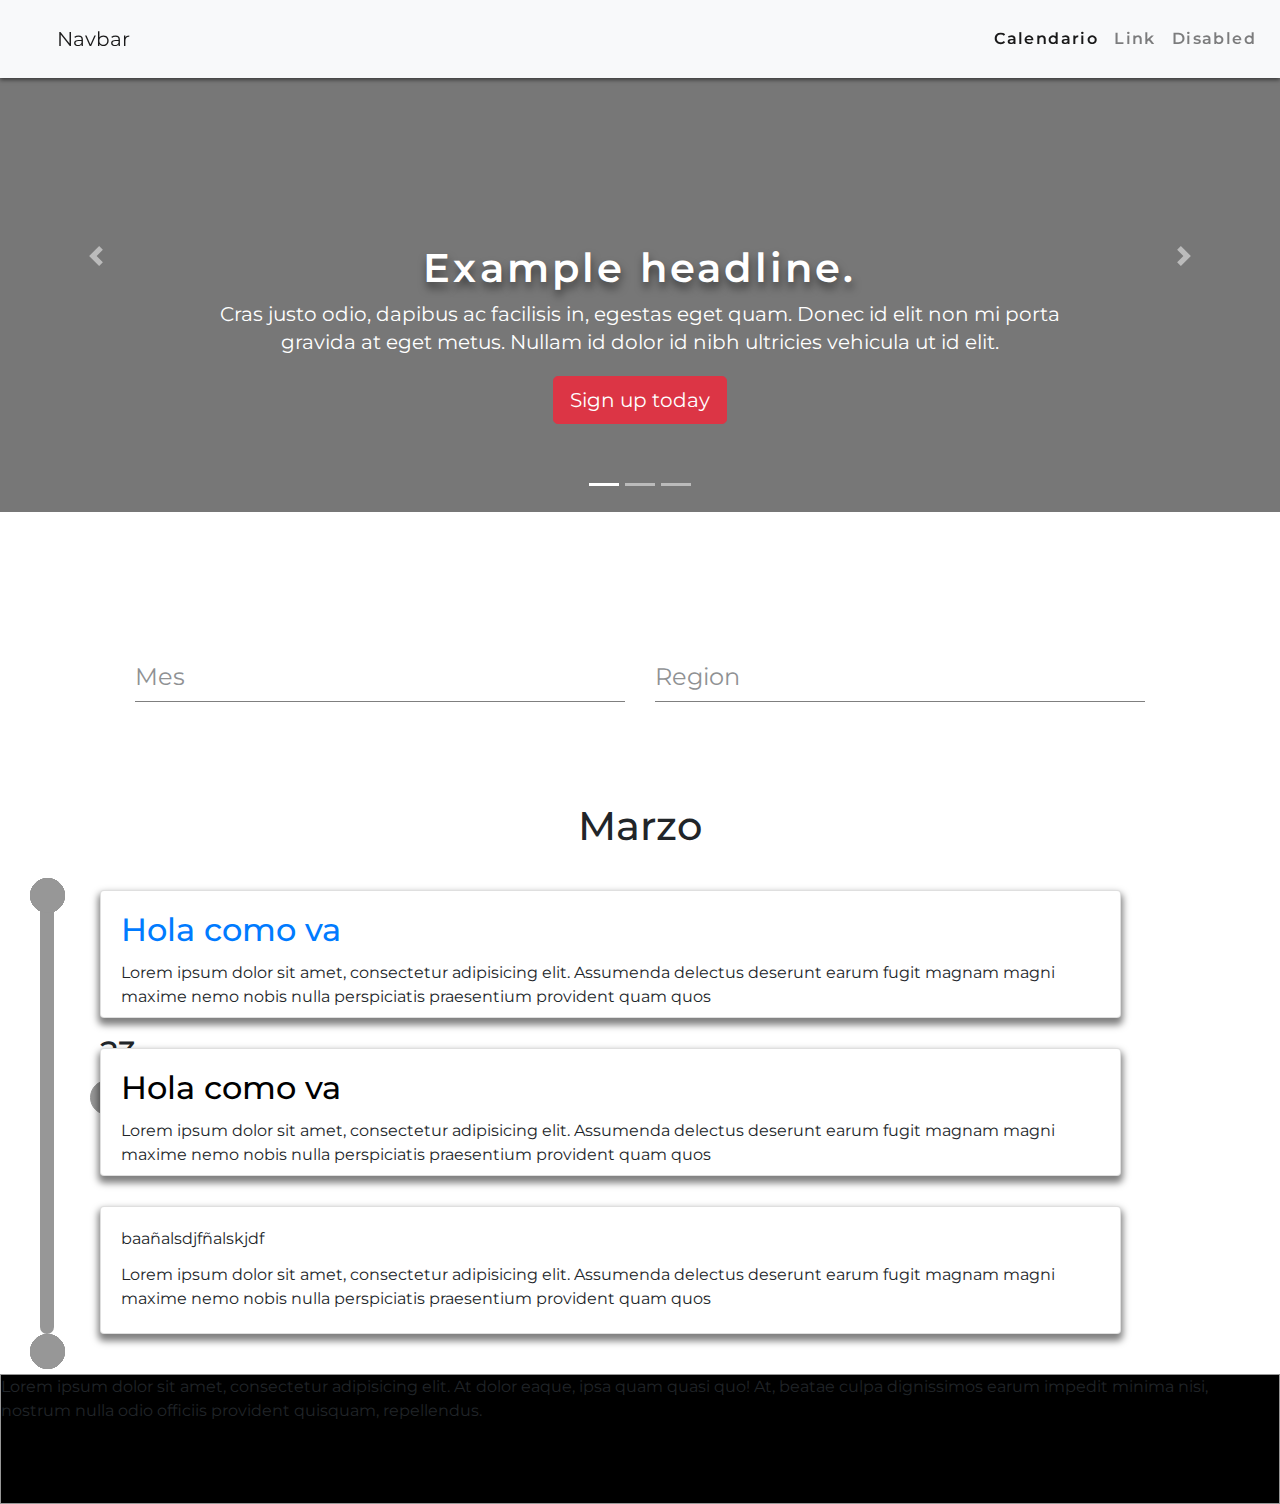
==== index.html @ 5627f446 "cambio a montserrat" ====
<!DOCTYPE html>
<html lang="en">
<head>
    <meta charset="UTF-8">
    <title>Evento Marcial</title>
    <link rel="stylesheet" href="css/bootstrap.min.css">
    <link rel="stylesheet" href="style.css">
    <link href="https://maxcdn.bootstrapcdn.com/font-awesome/4.7.0/css/font-awesome.min.css" rel="stylesheet" integrity="sha384-wvfXpqpZZVQGK6TAh5PVlGOfQNHSoD2xbE+QkPxCAFlNEevoEH3Sl0sibVcOQVnN" crossorigin="anonymous">
    <link href="https://fonts.googleapis.com/css?family=Montserrat" rel="stylesheet">
</head>
<body>
<div class="container">
<nav class="navbar navbar-expand-lg navbar-light fixed-top bg-light">
    <a class="navbar-brand" href="#">Navbar</a>
    <button class="navbar-toggler" type="button" data-toggle="collapse" data-target="#navbarSupportedContent" aria-controls="navbarSupportedContent" aria-expanded="false" aria-label="Toggle navigation">
        <span class="navbar-toggler-icon"></span>
    </button>

    <div class="collapse navbar-collapse" id="navbarSupportedContent">

        <ul class="navbar-nav ml-auto">

            <li class="nav-item active">
                <a class="nav-link" href="#">Calendario <span class="sr-only">(current)</span></a>
            </li>
            <li class="nav-item">
                <a class="nav-link" href="#">Link</a>
            </li>

            <li class="nav-item">
                <a class="nav-link" href="#">Disabled</a>
            </li>
        </ul>

    </div>
</nav>
</div>
<div id="myCarousel" class="carousel slide" data-ride="carousel">
    <ol class="carousel-indicators">
        <li data-target="#myCarousel" data-slide-to="0" class="active"></li>
        <li data-target="#myCarousel" data-slide-to="1"></li>
        <li data-target="#myCarousel" data-slide-to="2"></li>
    </ol>
    <div class="carousel-inner">
        <div class="carousel-item active">
            <img class="first-slide" src="[data-uri]" alt="First slide">
            <div class="container">
                <div class="carousel-caption">
                    <h1>Example headline.</h1>
                    <p>Cras justo odio, dapibus ac facilisis in, egestas eget quam. Donec id elit non mi porta gravida at eget metus. Nullam id dolor id nibh ultricies vehicula ut id elit.</p>
                    <p><a class="btn btn-lg btn-danger" href="#" role="button">Sign up today</a></p>
                </div>
            </div>
        </div>
        <div class="carousel-item">
            <img class="second-slide" src="[data-uri]" alt="Second slide">
            <div class="container">
                <div class="carousel-caption">
                    <h1>Another example headline.</h1>
                    <p>Cras justo odio, dapibus ac facilisis in, egestas eget quam. Donec id elit non mi porta gravida at eget metus. Nullam id dolor id nibh ultricies vehicula ut id elit.</p>
                    <p><a class="btn btn-lg btn-danger" href="#" role="button">Learn more</a></p>
                </div>
            </div>
        </div>
        <div class="carousel-item">
            <img class="third-slide" src="[data-uri]" alt="Third slide">
            <div class="container">
                <div class="carousel-caption">
                    <h1>One more for good measure.</h1>
                    <p>Cras justo odio, dapibus ac facilisis in, egestas eget quam. Donec id elit non mi porta gravida at eget metus. Nullam id dolor id nibh ultricies vehicula ut id elit.</p>
                    <p><a class="btn btn-lg btn-danger" href="#" role="button">Browse gallery</a></p>
                </div>
            </div>
        </div>
    </div>
    <a class="carousel-control-prev" href="#myCarousel" role="button" data-slide="prev">
        <span class="carousel-control-prev-icon" aria-hidden="true"></span>
        <span class="sr-only">Previous</span>
    </a>
    <a class="carousel-control-next" href="#myCarousel" role="button" data-slide="next">
        <span class="carousel-control-next-icon" aria-hidden="true"></span>
        <span class="sr-only">Next</span>
    </a>
</div>

<!--- Forms --->
<div class="container-fluid">
    <div class="container">
        <div class="formBox">
            <form>
                <div class="row">
                    <div class="col-sm-6">
                        <div class="inputBox ">
                            <div class="inputText">Mes</div>
                            <input type="text" name="" class="input">

                        </div>
                    </div>

                    <div class="col-sm-6">
                        <div class="inputBox">
                            <div class="inputText">Region</div>
                            <input type="text" name="" class="input">
                        </div>
                    </div>
                </div>
            </form>
        </div>
    </div>
</div>
<!---- Final Form --->
<!--- timeline --->
<div class="text-center">
    <h1>Marzo</h1>
</div>
<div class="container-timeline">
    <ul>
        <li>
            <span style="left: -10px"></span>
            <div class="card mb-3">

             <div class="card-body">
                 <div class="title card-title"><a href=""><h2>Hola como va </h2></a></div>
                <div class="info">Lorem ipsum dolor sit amet, consectetur adipisicing elit. Assumenda delectus deserunt earum fugit magnam magni maxime nemo nobis nulla perspiciatis praesentium provident quam quos</div>
                <div class="type"></div>
             </div>
            </div>
            <div class="time">
            <span ><h2>23</h2></span>
            </div>

        </li>
        <li>
            <span></span>
            <div class="card mb-3">
                <div class="card-body">
                    <div class="title card-title"><a href="" style="color: #000;"><h2 >Hola como va </h2></a></div>
                    <div class="info">Lorem ipsum dolor sit amet, consectetur adipisicing elit. Assumenda delectus deserunt earum fugit magnam magni maxime nemo nobis nulla perspiciatis praesentium provident quam quos</div>
                    <div class="type"></div>
                </div>
            </div>
            <span class="time"></span>
        </li>
        <li>
            <span></span>
            <div class="card mb-3">
                <div class="card-body">
                    <div class="title card-title">baañalsdjfñalskjdf</div>
                    <div class="info">Lorem ipsum dolor sit amet, consectetur adipisicing elit. Assumenda delectus deserunt earum fugit magnam magni maxime nemo nobis nulla perspiciatis praesentium provident quam quos</div>
                    <div class="type"></div>
                </div>
            </div>
            <span class="time"></span>
        </li>

    </ul>
</div>

<footer class="footer">
    Lorem ipsum dolor sit amet, consectetur adipisicing elit. At dolor eaque, ipsa quam quasi quo! At, beatae culpa dignissimos earum impedit minima nisi, nostrum nulla odio officiis provident quisquam, repellendus.
</footer>


<script src="https://code.jquery.com/jquery-3.2.1.slim.min.js" integrity="sha384-KJ3o2DKtIkvYIK3UENzmM7KCkRr/rE9/Qpg6aAZGJwFDMVNA/GpGFF93hXpG5KkN" crossorigin="anonymous"></script>
<script src="https://cdnjs.cloudflare.com/ajax/libs/popper.js/1.12.9/umd/popper.min.js" integrity="sha384-ApNbgh9B+Y1QKtv3Rn7W3mgPxhU9K/ScQsAP7hUibX39j7fakFPskvXusvfa0b4Q" crossorigin="anonymous"></script>
<script src="https://maxcdn.bootstrapcdn.com/bootstrap/4.0.0-beta.3/js/bootstrap.min.js" integrity="sha384-a5N7Y/aK3qNeh15eJKGWxsqtnX/wWdSZSKp+81YjTmS15nvnvxKHuzaWwXHDli+4" crossorigin="anonymous"></script>
<script type="text/javascript">
    $(".input").focus(function() {
        $(this).parent().addClass("focus");
    })
</script>
</body>
</html>
---- style.css ----
@import "carousel.css";
@import "timeline.css";

body {
    font-family: Montserrat;
}
.navbar{
    height: 78px;
    background-color: #ffffff;
    box-shadow: 0 2px 4px 0 rgba(0, 0, 0, 0.5);


}
.navbar li {
    font-family: Montserrat;
    font-size: 16px;
    font-weight: 600;
    letter-spacing: 1.4px;
    text-align: center;
}
a.navbar-brand{
    padding-left: 41px;
}

li.navbar-item{
    padding-right: 41px;
}

/* Forms */

.formBox{
    margin-top: 90px;
    padding: 50px;
}
.formBox  h1{
    margin: 0;
    padding: 0;
    text-align: center;
    margin-bottom: 50px;
    text-transform: uppercase;
    font-size: 48px;
}
.inputBox{
    position: relative;
    box-sizing: border-box;
    margin-bottom: 50px;
}
.inputBox .inputText{
    position: absolute;
    font-size: 24px;
    line-height: 50px;
    transition: .5s;
    opacity: .5;
}
.inputBox .input{
    position: relative;
    width: 100%;
    height: 50px;
    background: transparent;
    border: none;
    outline: none;
    font-size: 24px;
    border-bottom: 1px solid rgba(0,0,0,.5);

}
.focus .inputText{
    transform: translateY(-30px);
    font-size: 18px;
    opacity: 1;
    color: #000000;

}
textarea{
    height: 100px !important;
}


footer {
    height: 130px;
    width: 100%;
    background-color: black;
    border: solid 1px #979797;
}
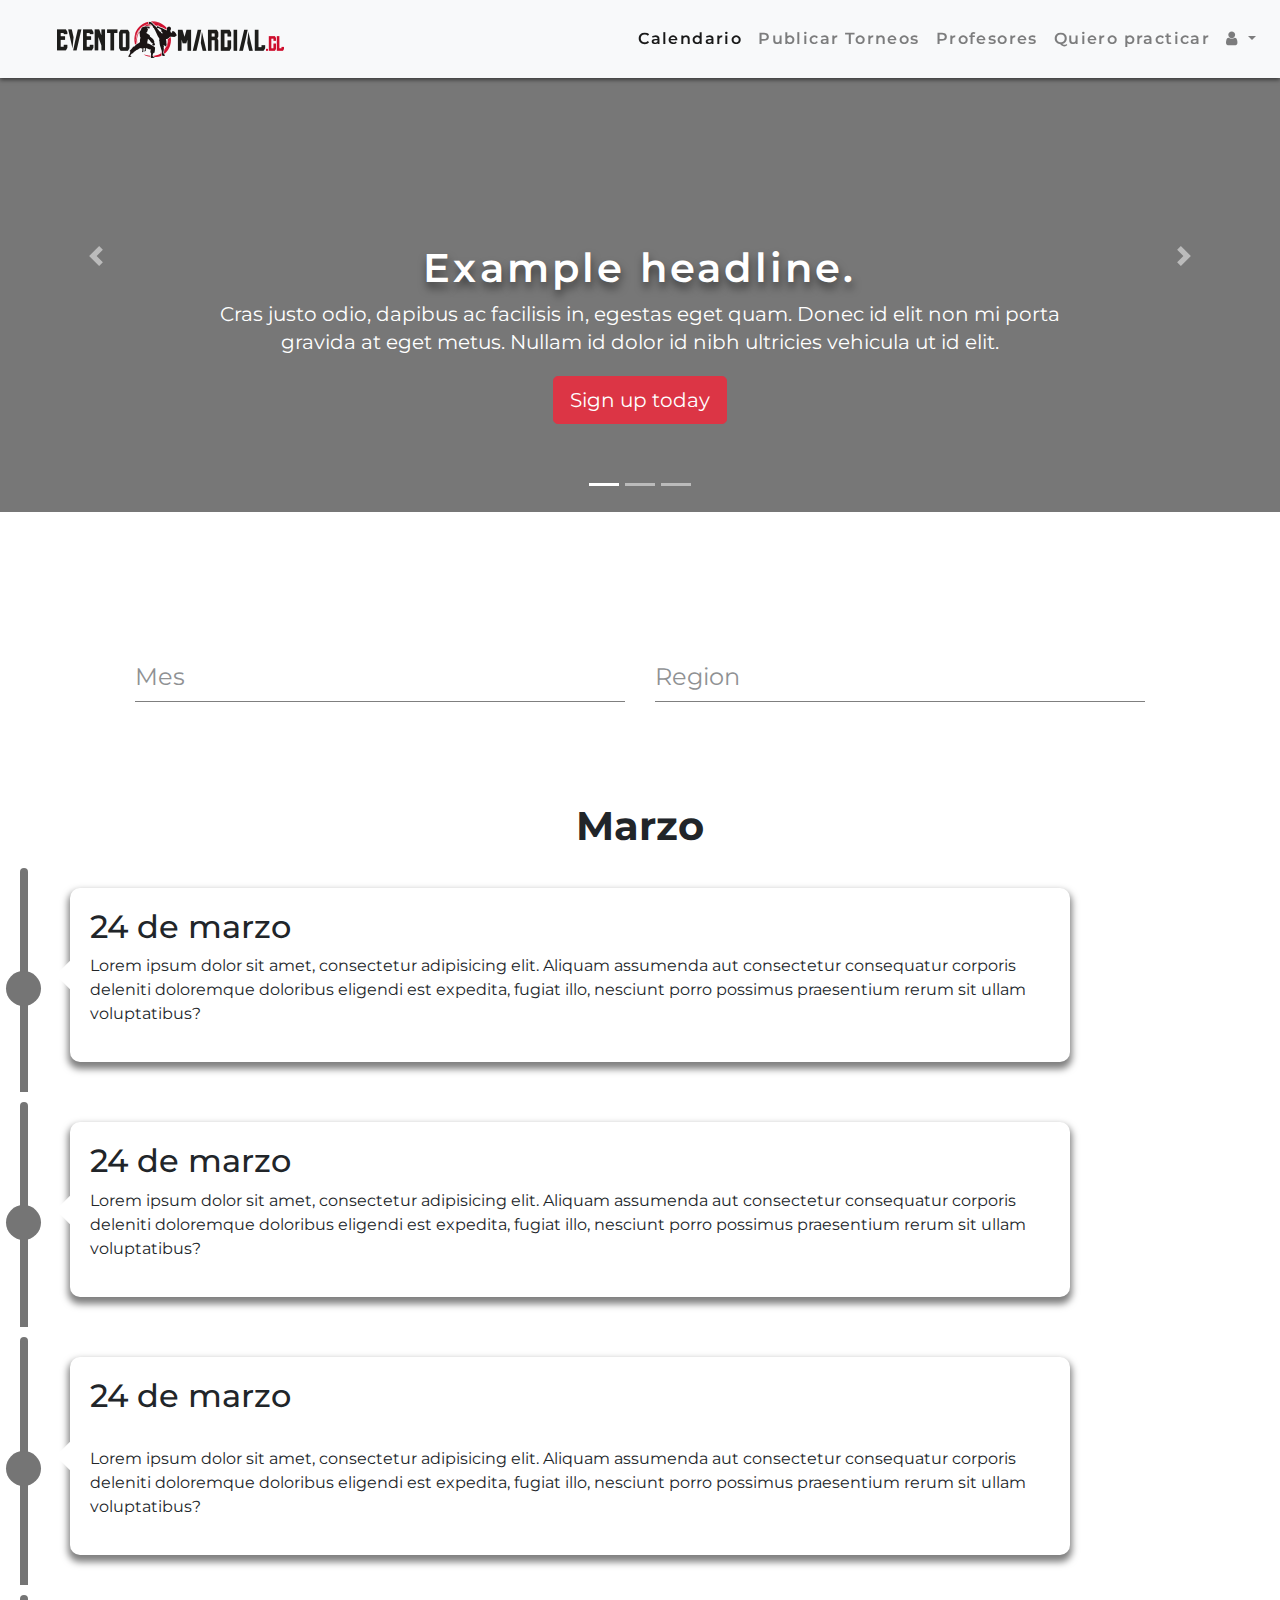
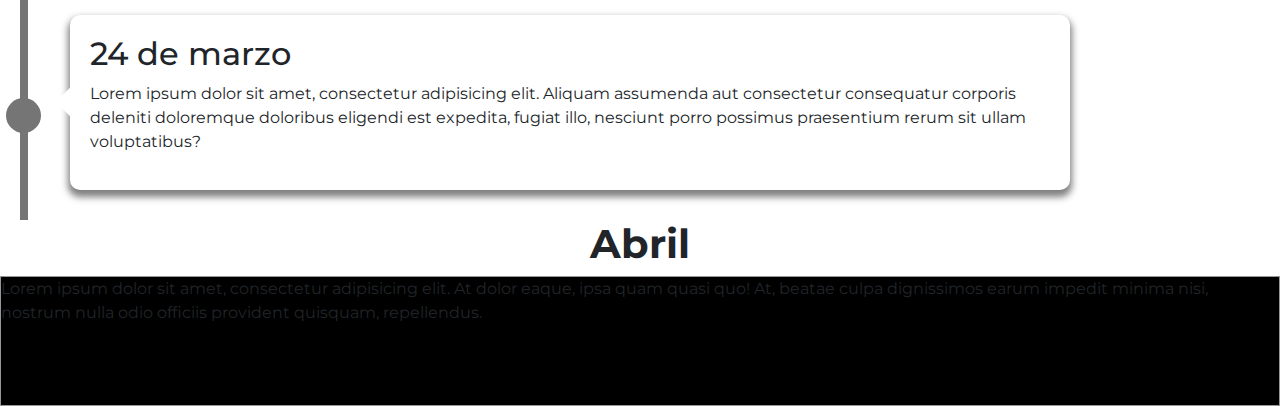
==== commit 1956b122: "agregado el Sign in de profesores en el Navbar" ====
--- a/index.html
+++ b/index.html
@@ -11,7 +11,7 @@
 <body>
 <div class="container">
 <nav class="navbar navbar-expand-lg navbar-light fixed-top bg-light">
-    <a class="navbar-brand" href="#">Navbar</a>
+    <a class="navbar-brand" href="#"><img src="img/LogoNavbar.png" alt=""></a>
     <button class="navbar-toggler" type="button" data-toggle="collapse" data-target="#navbarSupportedContent" aria-controls="navbarSupportedContent" aria-expanded="false" aria-label="Toggle navigation">
         <span class="navbar-toggler-icon"></span>
     </button>
@@ -24,11 +24,33 @@
                 <a class="nav-link" href="#">Calendario <span class="sr-only">(current)</span></a>
             </li>
             <li class="nav-item">
-                <a class="nav-link" href="#">Link</a>
+                <a class="nav-link" href="#">Publicar Torneos</a>
             </li>
 
             <li class="nav-item">
-                <a class="nav-link" href="#">Disabled</a>
+                <a class="nav-link" href="#">Profesores</a>
+            </li>
+
+            <li class="nav-item">
+                <a class="nav-link" href="#">Quiero practicar</a>
+            </li>
+            <li class="nav-item dropdown">
+                <a class="nav-link dropdown-toggle" href="#" id="navbarDropdown" role="button" data-toggle="dropdown" aria-haspopup="true" aria-expanded="false">
+                   <i class="fa fa-user" aria-hidden="true"></i>
+                </a>
+                <div class="dropdown-menu dropdown-menu-right" aria-labelledby="navbarDropdown">
+                    <form style="margin: 30px;">
+                        <h6 class="text-center" style="font-weight: 900">Perfil del profesor</h6>
+                        <div id="form-control-sign-in" class="form-group">
+                            <input type="email" class="form-control" id="exampleInputEmail1" aria-describedby="emailHelp" placeholder="tu Correo">
+                        </div>
+                        <div class="form-group">
+                            <input type="password" class="form-control" id="exampleInputPassword1" placeholder="Tu Contraseña">
+                        </div>
+                        <button type="submit" id="button-form-dropdown" class="btn btn-danger">Submit</button>
+                        <p><a href="">has olviado tu contraseña</a></p>
+                    </form>
+                </div>
             </li>
         </ul>
 
@@ -91,7 +113,7 @@
                 <div class="row">
                     <div class="col-sm-6">
                         <div class="inputBox ">
-                            <div class="inputText">Mes</div>
+                            <div class="inputText">Mes </div>
                             <input type="text" name="" class="input">
 
                         </div>
@@ -110,52 +132,40 @@
 </div>
 <!---- Final Form --->
 <!--- timeline --->
-<div class="text-center">
-    <h1>Marzo</h1>
+<div class="text-center"><h1>Marzo</h1></div>
+<div class="timeline-container">
+    <div class="content">
+
+        <h2>24 de marzo</h2>
+        <p>Lorem ipsum dolor sit amet, consectetur adipisicing elit. Aliquam assumenda aut consectetur consequatur corporis deleniti doloremque doloribus eligendi est expedita, fugiat illo, nesciunt porro possimus praesentium rerum sit ullam voluptatibus?</p>
+    </div>
 </div>
-<div class="container-timeline">
-    <ul>
-        <li>
-            <span style="left: -10px"></span>
-            <div class="card mb-3">
+<div class="timeline-container">
+<div class="content">
 
-             <div class="card-body">
-                 <div class="title card-title"><a href=""><h2>Hola como va </h2></a></div>
-                <div class="info">Lorem ipsum dolor sit amet, consectetur adipisicing elit. Assumenda delectus deserunt earum fugit magnam magni maxime nemo nobis nulla perspiciatis praesentium provident quam quos</div>
-                <div class="type"></div>
-             </div>
-            </div>
-            <div class="time">
-            <span ><h2>23</h2></span>
-            </div>
+    <h2>24 de marzo</h2>
+    <p>Lorem ipsum dolor sit amet, consectetur adipisicing elit. Aliquam assumenda aut consectetur consequatur corporis deleniti doloremque doloribus eligendi est expedita, fugiat illo, nesciunt porro possimus praesentium rerum sit ullam voluptatibus?</p>
+</div>
+</div>
+<div class="timeline-container">
+    <div class="content">
 
-        </li>
-        <li>
-            <span></span>
-            <div class="card mb-3">
-                <div class="card-body">
-                    <div class="title card-title"><a href="" style="color: #000;"><h2 >Hola como va </h2></a></div>
-                    <div class="info">Lorem ipsum dolor sit amet, consectetur adipisicing elit. Assumenda delectus deserunt earum fugit magnam magni maxime nemo nobis nulla perspiciatis praesentium provident quam quos</div>
-                    <div class="type"></div>
-                </div>
-            </div>
-            <span class="time"></span>
-        </li>
-        <li>
-            <span></span>
-            <div class="card mb-3">
-                <div class="card-body">
-                    <div class="title card-title">baañalsdjfñalskjdf</div>
-                    <div class="info">Lorem ipsum dolor sit amet, consectetur adipisicing elit. Assumenda delectus deserunt earum fugit magnam magni maxime nemo nobis nulla perspiciatis praesentium provident quam quos</div>
-                    <div class="type"></div>
-                </div>
-            </div>
-            <span class="time"></span>
-        </li>
+        <h2>24 de marzo</h2>
+        <div class="image-content"><img src="http://lorempixel.com/400/200/" alt=""></div>
+        <p>Lorem ipsum dolor sit amet, consectetur adipisicing elit. Aliquam assumenda aut consectetur consequatur corporis deleniti doloremque doloribus eligendi est expedita, fugiat illo, nesciunt porro possimus praesentium rerum sit ullam voluptatibus?</p>
+    </div>
+</div>
+<div class="timeline-container">
+    <div class="content">
 
-    </ul>
+        <h2>24 de marzo</h2>
+        <p>Lorem ipsum dolor sit amet, consectetur adipisicing elit. Aliquam assumenda aut consectetur consequatur corporis deleniti doloremque doloribus eligendi est expedita, fugiat illo, nesciunt porro possimus praesentium rerum sit ullam voluptatibus?</p>
+    </div>
 </div>
 
+<div class="text-center"><h1>Abril</h1></div>
+
+<!---footer -->
 <footer class="footer">
     Lorem ipsum dolor sit amet, consectetur adipisicing elit. At dolor eaque, ipsa quam quasi quo! At, beatae culpa dignissimos earum impedit minima nisi, nostrum nulla odio officiis provident quisquam, repellendus.
 </footer>
--- a/style.css
+++ b/style.css
@@ -3,6 +3,12 @@
 
 body {
     font-family: Montserrat;
+    margin: 0px;
+    padding: 0px;
+}
+
+h1 {
+    font-weight: bold;
 }
 .navbar{
     height: 78px;
@@ -10,6 +16,9 @@
     box-shadow: 0 2px 4px 0 rgba(0, 0, 0, 0.5);
 
 
+}
+.navbar-nav ul{
+    padding-left: 40px;
 }
 .navbar li {
     font-family: Montserrat;
@@ -24,7 +33,27 @@
 
 li.navbar-item{
     padding-right: 41px;
+    padding-left: 41px;
 }
+.li.navbar-item.dropdown.show{
+
+}
+ #form-navbar {
+     margin-top: auto;
+    padding: 15px;
+    padding-bottom: 10px;
+
+}
+#form-control-sign-in{
+    height: 32px;
+    padding-bottom: 10px;
+    border-radius: 8px;
+}
+ #button-form-dropdown {
+     margin-top: 10px;
+     width: 212px;
+     border-radius: 8px;
+ }
 
 /* Forms */
 
@@ -75,7 +104,7 @@
 }
 
 
-footer {
+footer  {
     height: 130px;
     width: 100%;
     background-color: black;
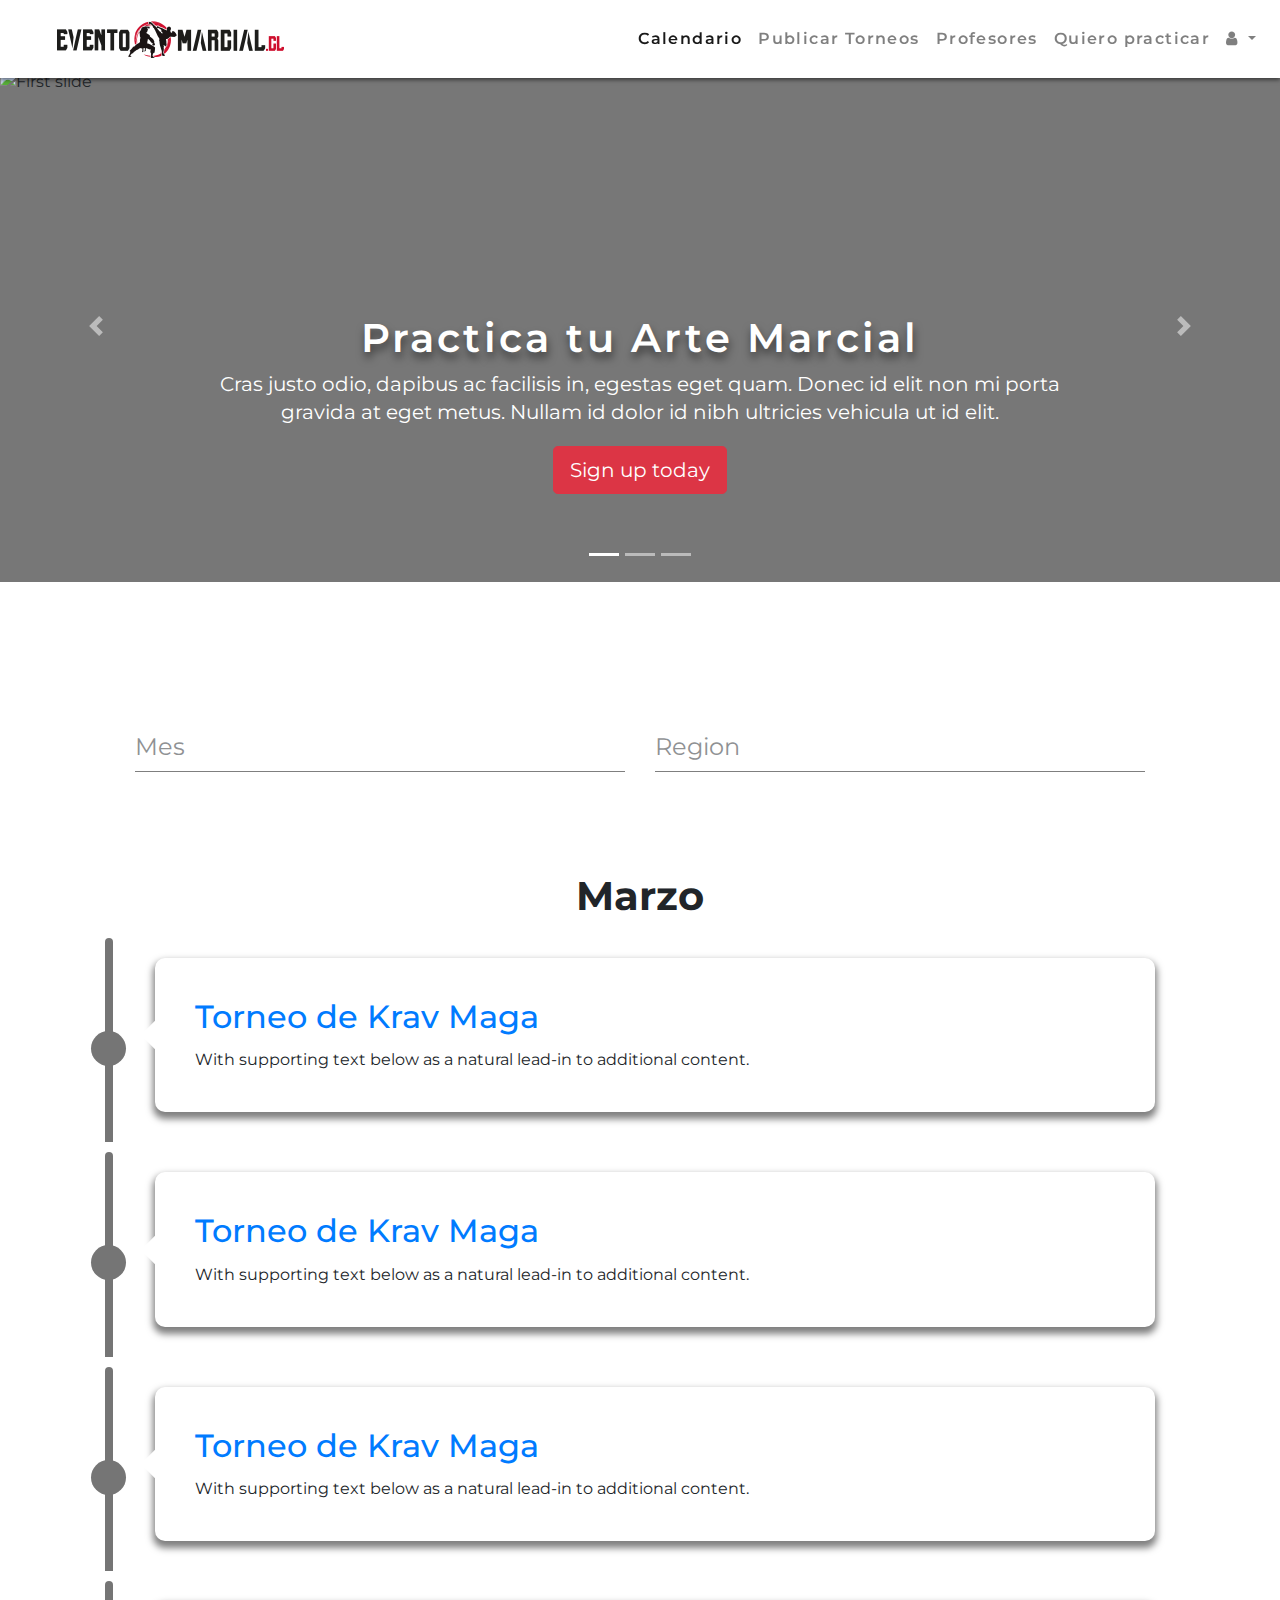
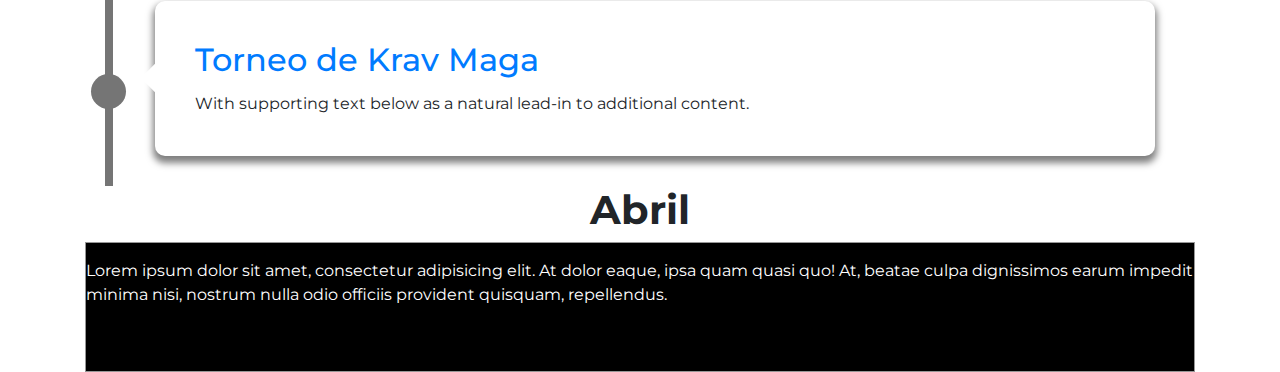
==== commit 4a98bf9f: "agregados los html de las otras paginas" ====
--- a/index.html
+++ b/index.html
@@ -3,6 +3,7 @@
 <head>
     <meta charset="UTF-8">
     <title>Evento Marcial</title>
+    <meta name="viewport" content="width=device-width, initial-scale=1.0">
     <link rel="stylesheet" href="css/bootstrap.min.css">
     <link rel="stylesheet" href="style.css">
     <link href="https://maxcdn.bootstrapcdn.com/font-awesome/4.7.0/css/font-awesome.min.css" rel="stylesheet" integrity="sha384-wvfXpqpZZVQGK6TAh5PVlGOfQNHSoD2xbE+QkPxCAFlNEevoEH3Sl0sibVcOQVnN" crossorigin="anonymous">
@@ -10,7 +11,7 @@
 </head>
 <body>
 <div class="container">
-<nav class="navbar navbar-expand-lg navbar-light fixed-top bg-light">
+<nav class="navbar navbar-expand-lg navbar-light fixed-top">
     <a class="navbar-brand" href="#"><img src="img/LogoNavbar.png" alt=""></a>
     <button class="navbar-toggler" type="button" data-toggle="collapse" data-target="#navbarSupportedContent" aria-controls="navbarSupportedContent" aria-expanded="false" aria-label="Toggle navigation">
         <span class="navbar-toggler-icon"></span>
@@ -24,15 +25,15 @@
                 <a class="nav-link" href="#">Calendario <span class="sr-only">(current)</span></a>
             </li>
             <li class="nav-item">
-                <a class="nav-link" href="#">Publicar Torneos</a>
+                <a class="nav-link" href="PublicatuTorneo.html">Publicar Torneos</a>
             </li>
 
             <li class="nav-item">
-                <a class="nav-link" href="#">Profesores</a>
+                <a class="nav-link" href="./ListaProfesores.html">Profesores</a>
             </li>
 
             <li class="nav-item">
-                <a class="nav-link" href="#">Quiero practicar</a>
+                <a class="nav-link" href="#" data-toggle="modal" data-target="#exampleModal" >Quiero practicar</a>
             </li>
             <li class="nav-item dropdown">
                 <a class="nav-link dropdown-toggle" href="#" id="navbarDropdown" role="button" data-toggle="dropdown" aria-haspopup="true" aria-expanded="false">
@@ -63,19 +64,23 @@
         <li data-target="#myCarousel" data-slide-to="1"></li>
         <li data-target="#myCarousel" data-slide-to="2"></li>
     </ol>
+
     <div class="carousel-inner">
+
         <div class="carousel-item active">
-            <img class="first-slide" src="[data-uri]" alt="First slide">
+            <div class="bg-overlay"></div>
+            <img class="first-slide" src="img/karate-2717178_1920.png" alt="First slide">
             <div class="container">
                 <div class="carousel-caption">
-                    <h1>Example headline.</h1>
+                    <h1>Practica tu Arte Marcial</h1>
                     <p>Cras justo odio, dapibus ac facilisis in, egestas eget quam. Donec id elit non mi porta gravida at eget metus. Nullam id dolor id nibh ultricies vehicula ut id elit.</p>
                     <p><a class="btn btn-lg btn-danger" href="#" role="button">Sign up today</a></p>
                 </div>
             </div>
         </div>
         <div class="carousel-item">
-            <img class="second-slide" src="[data-uri]" alt="Second slide">
+            <div class="bg-overlay"></div>
+            <img class="second-slide" src="img/karate-2717178_1920.png" alt="Second slide">
             <div class="container">
                 <div class="carousel-caption">
                     <h1>Another example headline.</h1>
@@ -85,7 +90,8 @@
             </div>
         </div>
         <div class="carousel-item">
-            <img class="third-slide" src="[data-uri]" alt="Third slide">
+            <div class="bg-overlay"></div>
+            <img class="third-slide" src="img/karate-2717178_1920.png" alt="Third slide">
             <div class="container">
                 <div class="carousel-caption">
                     <h1>One more for good measure.</h1>
@@ -105,7 +111,7 @@
     </a>
 </div>
 
-<!--- Forms --->
+<!--- Forms -->
 <div class="container-fluid">
     <div class="container">
         <div class="formBox">
@@ -122,7 +128,7 @@
                     <div class="col-sm-6">
                         <div class="inputBox">
                             <div class="inputText">Region</div>
-                            <input type="text" name="" class="input">
+                            <input type="text" name="" class="input" >
                         </div>
                     </div>
                 </div>
@@ -130,54 +136,190 @@
         </div>
     </div>
 </div>
-<!---- Final Form --->
-<!--- timeline --->
-<div class="text-center"><h1>Marzo</h1></div>
-<div class="timeline-container">
-    <div class="content">
-
-        <h2>24 de marzo</h2>
-        <p>Lorem ipsum dolor sit amet, consectetur adipisicing elit. Aliquam assumenda aut consectetur consequatur corporis deleniti doloremque doloribus eligendi est expedita, fugiat illo, nesciunt porro possimus praesentium rerum sit ullam voluptatibus?</p>
-    </div>
+<!--- Final Form -->
+<!--- timeline -->
+<div class="container">
+        <div class="text-center"><h1>Marzo</h1></div>
+        <div class="timeline-container container-fluid">
+
+            <div class="content">
+
+                <img class="col-lg-12 collapse multi-collapse" id="multiCollapseExample1" src="img/martial-arts-2481472_1920.png" alt="">
+
+                <div class="row">
+                    <div class="col-sm-8">
+                        <div class="card">
+                            <div class="card-body">
+                                <h2 class="card-title"><a href=""  data-toggle="collapse" data-target=".multi-collapse" aria-expanded="false" aria-controls="multiCollapseExample1 multiCollapseExample2">Torneo de Krav Maga</a></h2>
+
+                                <p class="card-text">With supporting text below as a natural lead-in to additional content.</p>
+                            </div>
+                        </div>
+                    </div>
+                    <div class="col-sm-4 collapse multi-collapse" id="multiCollapseExample2">
+                        <div class="card">
+                            <div class="card-body">
+                                <h2 class="card-title mq2">Ubicacion</h2>
+                                <p class="card-text">Ñuñoa</p>
+                                <p class="card-text">Santiago</p>
+                                <a href="#" class="btn  btn-lg btn-danger col-lg-12">Más Info</a>
+                            </div>
+                        </div>
+                    </div>
+
+                </div>
+            </div>
+        </div>
+    <div class="timeline-container container-fluid">
+
+        <div class="content">
+
+            <img class="col-lg-12 collapse multi-collapse" id="pico2" src="img/martial-arts-2481472_1920.png" alt="">
+
+            <div class="row">
+                <div class="col-sm-8">
+                    <div class="card">
+                        <div class="card-body">
+                            <h2 class="card-title"><a href=""  data-toggle="collapse" data-target="#pico1 #pico2" aria-expanded="false" aria-controls="multiCollapseExample3 multiCollapseExample4">Torneo de Krav Maga</a></h2>
+
+                            <p class="card-text">With supporting text below as a natural lead-in to additional content.</p>
+                        </div>
+                    </div>
+                </div>
+                <div class="col-sm-4 collapse multi-collapse" id="pico1">
+                    <div class="card">
+                        <div class="card-body">
+                            <h2 class="card-title">Ubicacion</h2>
+                            <p class="card-text">Ñuñoa</p>
+                            <p class="card-text">Santiago</p>
+                            <a href="#" class="btn  btn-lg btn-danger col-lg-12">Más Info</a>
+                        </div>
+                    </div>
+                </div>
+
+            </div>
+        </div>
+    </div>
+    <div class="timeline-container container-fluid">
+
+        <div class="content">
+
+            <img class="col-lg-12 collapse multi-collapse" id="multiCollapseExample5" src="img/martial-arts-2481472_1920.png" alt="">
+
+            <div class="row">
+                <div class="col-sm-8">
+                    <div class="card">
+                        <div class="card-body">
+                            <h2 class="card-title"><a href=""  data-toggle="collapse" data-target="#multiCollapseExample5 #mutiCollapseExample6" aria-expanded="false" aria-controls="multiCollapseExample5 multiCollapseExample6">Torneo de Krav Maga</a></h2>
+
+                            <p class="card-text">With supporting text below as a natural lead-in to additional content.</p>
+                        </div>
+                    </div>
+                </div>
+                <div class="col-sm-4 collapse multi-collapse" id="multiCollapseExample6">
+                    <div class="card">
+                        <div class="card-body">
+                            <h2 class="card-title">Ubicacion</h2>
+                            <p class="card-text">Ñuñoa</p>
+                            <p class="card-text">Santiago</p>
+                            <a href="#" class="btn  btn-lg btn-danger col-lg-12">Más Info</a>
+                        </div>
+                    </div>
+                </div>
+
+            </div>
+        </div>
+    </div>
+    <div class="timeline-container container-fluid">
+
+        <div class="content">
+
+            <img class="col-lg-12 collapse multi-collapse" id="multiCollapseExample1" src="img/martial-arts-2481472_1920.png" alt="">
+
+            <div class="row">
+                <div class="col-sm-8">
+                    <div class="card">
+                        <div class="card-body">
+                            <h2 class="card-title"><a href=""  data-toggle="collapse" data-target=".multi-collapse" aria-expanded="false" aria-controls="multiCollapseExample1 multiCollapseExample2">Torneo de Krav Maga</a></h2>
+
+                            <p class="card-text">With supporting text below as a natural lead-in to additional content.</p>
+                        </div>
+                    </div>
+                </div>
+                <div class="col-sm-4 collapse multi-collapse" id="multiCollapseExample2">
+                    <div class="card">
+                        <div class="card-body">
+                            <h2 class="card-title">Ubicacion</h2>
+                            <p class="card-text">Ñuñoa</p>
+                            <p class="card-text">Santiago</p>
+                            <a href="#" class="btn  btn-lg btn-danger col-lg-12">Más Info</a>
+                        </div>
+                    </div>
+                </div>
+
+            </div>
+        </div>
+    </div>
+
+
+
+
+
+
+   <div class="text-center"><h1>Abril</h1>
 </div>
-<div class="timeline-container">
-<div class="content">
-
-    <h2>24 de marzo</h2>
-    <p>Lorem ipsum dolor sit amet, consectetur adipisicing elit. Aliquam assumenda aut consectetur consequatur corporis deleniti doloremque doloribus eligendi est expedita, fugiat illo, nesciunt porro possimus praesentium rerum sit ullam voluptatibus?</p>
-</div>
-</div>
-<div class="timeline-container">
-    <div class="content">
-
-        <h2>24 de marzo</h2>
-        <div class="image-content"><img src="http://lorempixel.com/400/200/" alt=""></div>
-        <p>Lorem ipsum dolor sit amet, consectetur adipisicing elit. Aliquam assumenda aut consectetur consequatur corporis deleniti doloremque doloribus eligendi est expedita, fugiat illo, nesciunt porro possimus praesentium rerum sit ullam voluptatibus?</p>
-    </div>
-</div>
-<div class="timeline-container">
-    <div class="content">
-
-        <h2>24 de marzo</h2>
-        <p>Lorem ipsum dolor sit amet, consectetur adipisicing elit. Aliquam assumenda aut consectetur consequatur corporis deleniti doloremque doloribus eligendi est expedita, fugiat illo, nesciunt porro possimus praesentium rerum sit ullam voluptatibus?</p>
-    </div>
-</div>
-
-<div class="text-center"><h1>Abril</h1></div>
+    <!---modal -->
+    <div class="modal fade" id="exampleModal" tabindex="-1" role="dialog" aria-labelledby="exampleModalLabel" aria-hidden="true">
+        <div class="modal-dialog" role="document">
+            <div class="modal-content">
+                <div class="modal-header">
+                    <h4 class="modal-title sm-6 offset-5" id="exampleModalLabel">Profesores</h4>
+                    <button type="button" class="close" data-dismiss="modal" aria-label="Close">
+                        <span aria-hidden="true">&times;</span>
+                    </button>
+                </div>
+                <div class="modal-body">
+                <form class="">
+                    <div class="form-group sm-8 offset-4">
+                        <input type="email" class="form-input" placeholder="email">
+                    </div>
+                    <div class="form-group sm-8 offset-4">
+                        <input type="email sm-8 offset-4" class="form-input" placeholder="email">
+                    </div>
+                    <div class="form-group sm-8 offset-4">
+                        <input type="email" class="form-input" placeholder="email">
+                    </div>
+                    <div class="form-group sm-8 offset-4">
+                        <input type="email" class="form-input-lg" placeholder="email">
+                    </div>
+                    <div class="form-group sm-8 offset-4">
+                        <input type="email" class="form-input" placeholder="email">
+                    </div>
+                </form>
+                </div>
+                <div class="modal-footer">
+                    <button type="button" class="btn btn-secondary" data-dismiss="modal">Close</button>
+                    <button type="button" class="btn btn-danger">Save changes</button>
+                </div>
+            </div>
+        </div>
+    </div>
+    <!--- ModalEnd -->
 
 <!---footer -->
 <footer class="footer">
-    Lorem ipsum dolor sit amet, consectetur adipisicing elit. At dolor eaque, ipsa quam quasi quo! At, beatae culpa dignissimos earum impedit minima nisi, nostrum nulla odio officiis provident quisquam, repellendus.
+    <p></p>Lorem ipsum dolor sit amet, consectetur adipisicing elit. At dolor eaque, ipsa quam quasi quo! At, beatae culpa dignissimos earum impedit minima nisi, nostrum nulla odio officiis provident quisquam, repellendus.
 </footer>
 
 
-<script src="https://code.jquery.com/jquery-3.2.1.slim.min.js" integrity="sha384-KJ3o2DKtIkvYIK3UENzmM7KCkRr/rE9/Qpg6aAZGJwFDMVNA/GpGFF93hXpG5KkN" crossorigin="anonymous"></script>
-<script src="https://cdnjs.cloudflare.com/ajax/libs/popper.js/1.12.9/umd/popper.min.js" integrity="sha384-ApNbgh9B+Y1QKtv3Rn7W3mgPxhU9K/ScQsAP7hUibX39j7fakFPskvXusvfa0b4Q" crossorigin="anonymous"></script>
-<script src="https://maxcdn.bootstrapcdn.com/bootstrap/4.0.0-beta.3/js/bootstrap.min.js" integrity="sha384-a5N7Y/aK3qNeh15eJKGWxsqtnX/wWdSZSKp+81YjTmS15nvnvxKHuzaWwXHDli+4" crossorigin="anonymous"></script>
-<script type="text/javascript">
-    $(".input").focus(function() {
-        $(this).parent().addClass("focus");
-    })
-</script>
+    <script src="https://code.jquery.com/jquery-3.2.1.slim.min.js" integrity="sha384-KJ3o2DKtIkvYIK3UENzmM7KCkRr/rE9/Qpg6aAZGJwFDMVNA/GpGFF93hXpG5KkN" crossorigin="anonymous"></script>
+    <script src="https://cdnjs.cloudflare.com/ajax/libs/popper.js/1.12.9/umd/popper.min.js" integrity="sha384-ApNbgh9B+Y1QKtv3Rn7W3mgPxhU9K/ScQsAP7hUibX39j7fakFPskvXusvfa0b4Q" crossorigin="anonymous"></script>
+    <script src="https://maxcdn.bootstrapcdn.com/bootstrap/4.0.0-beta.3/js/bootstrap.min.js" integrity="sha384-a5N7Y/aK3qNeh15eJKGWxsqtnX/wWdSZSKp+81YjTmS15nvnvxKHuzaWwXHDli+4" crossorigin="anonymous"></script>
+    <script type="text/javascript">
+        $(".input").focus(function() {
+            $(this).parent().addClass("focus");
+        })
+    </script>
+    <script src="js/modal.js"></script>
 </body>
 </html>--- a/style.css
+++ b/style.css
@@ -1,10 +1,12 @@
 @import "carousel.css";
 @import "timeline.css";
+@import "MQ.css";
 
 body {
     font-family: Montserrat;
     margin: 0px;
     padding: 0px;
+    padding-top: 70px;
 }
 
 h1 {
@@ -27,6 +29,7 @@
     letter-spacing: 1.4px;
     text-align: center;
 }
+
 a.navbar-brand{
     padding-left: 41px;
 }
@@ -54,6 +57,7 @@
      width: 212px;
      border-radius: 8px;
  }
+
 
 /* Forms */
 
@@ -109,4 +113,9 @@
     width: 100%;
     background-color: black;
     border: solid 1px #979797;
+    color: white;
+}
+.card{
+    border: none;
+
 }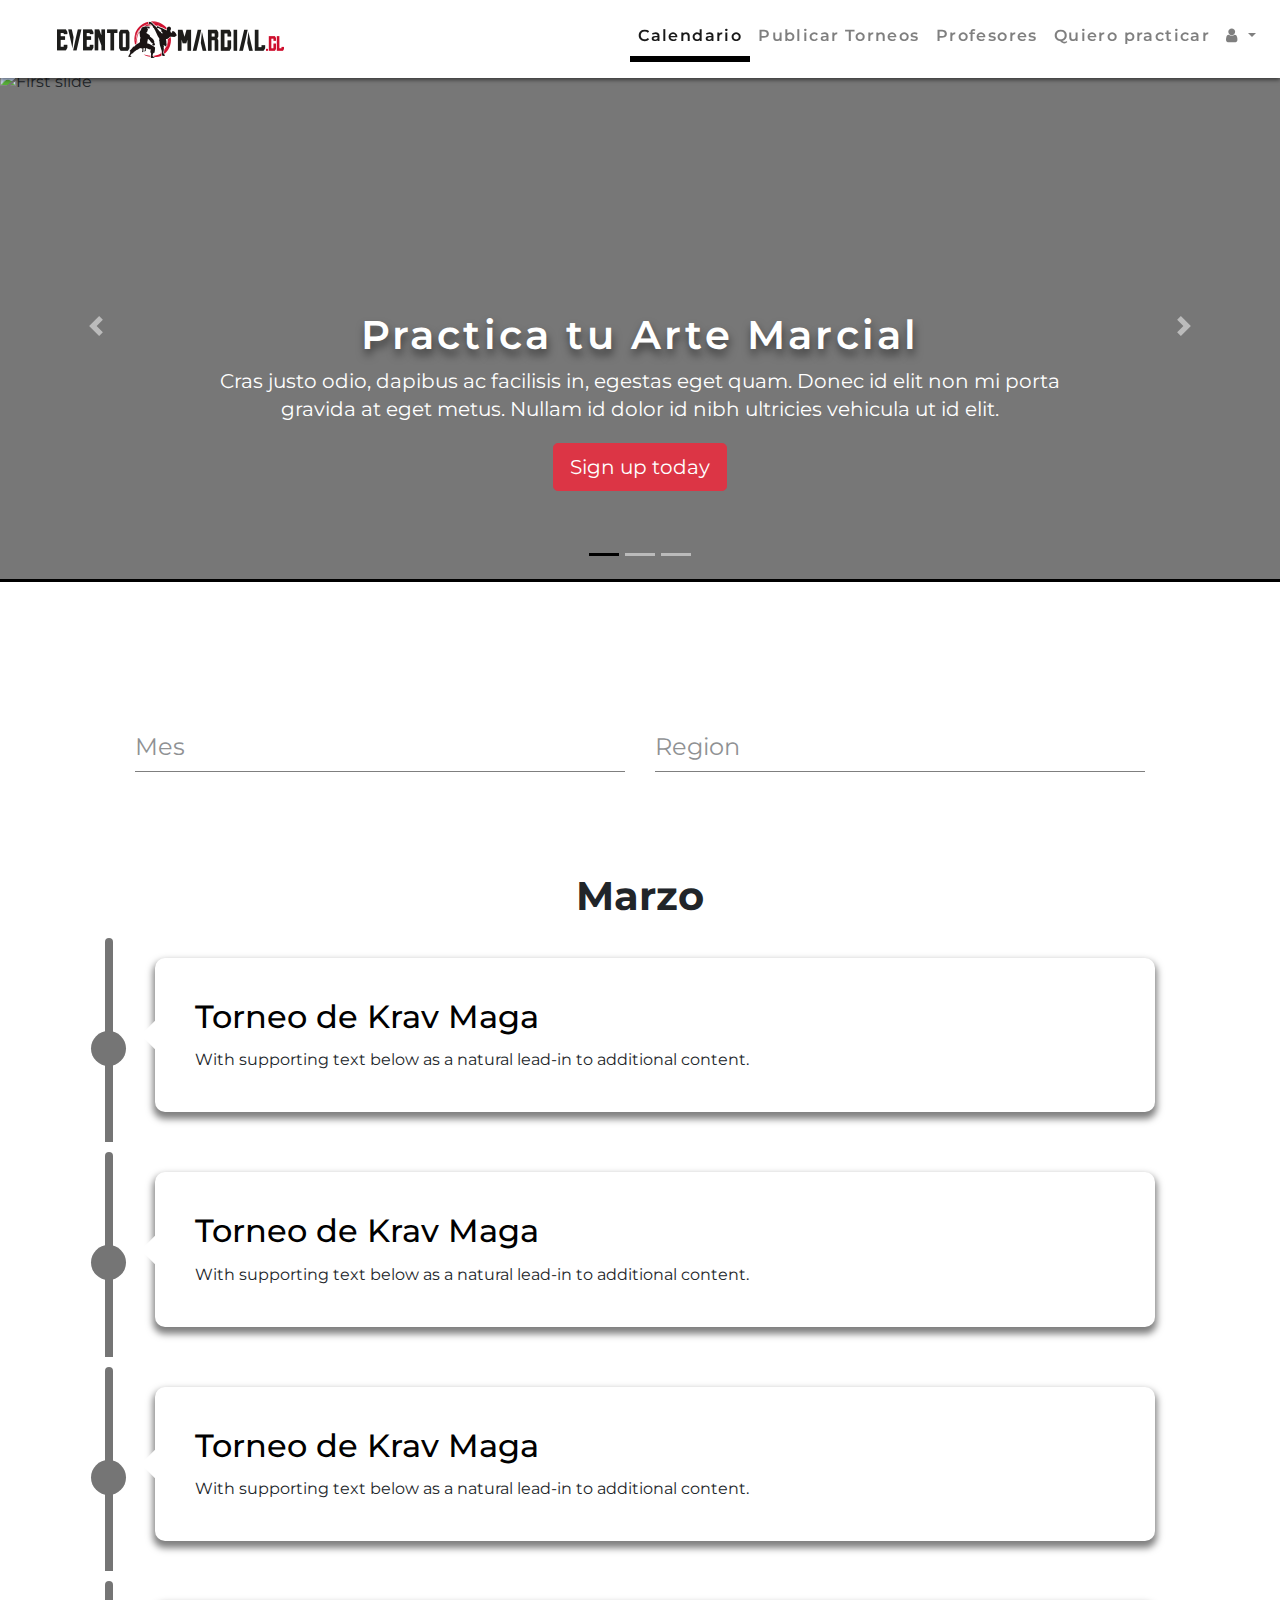
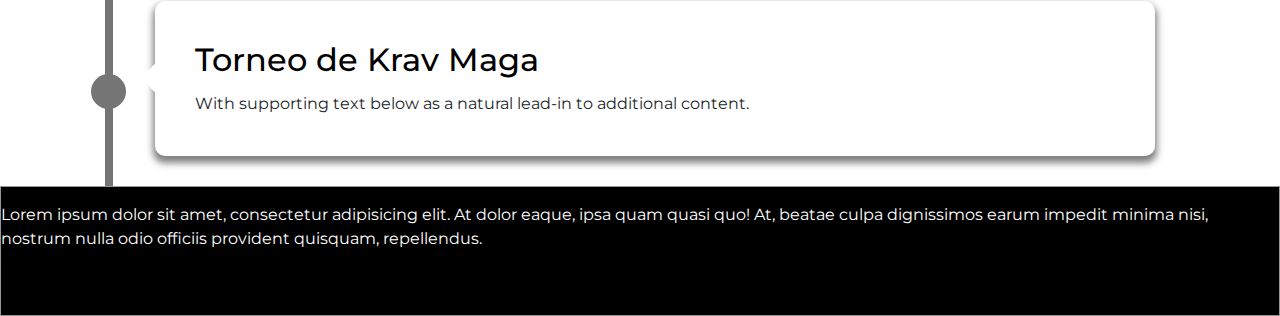
==== commit 7df6fa07: "arreilgos en el home y creacion de Detalle_torneo" ====
--- a/index.html
+++ b/index.html
@@ -22,7 +22,7 @@
         <ul class="navbar-nav ml-auto">
 
             <li class="nav-item active">
-                <a class="nav-link" href="#">Calendario <span class="sr-only">(current)</span></a>
+                <a class="nav-link" href="Inicio.html">Calendario <span class="sr-only">(current)</span></a>
             </li>
             <li class="nav-item">
                 <a class="nav-link" href="PublicatuTorneo.html">Publicar Torneos</a>
@@ -48,7 +48,7 @@
                         <div class="form-group">
                             <input type="password" class="form-control" id="exampleInputPassword1" placeholder="Tu Contraseña">
                         </div>
-                        <button type="submit" id="button-form-dropdown" class="btn btn-danger">Submit</button>
+                        <button type="submit" id="button-form-dropdown" class="btn btn-danger">Enviar</button>
                         <p><a href="">has olviado tu contraseña</a></p>
                     </form>
                 </div>
@@ -162,7 +162,7 @@
                                 <h2 class="card-title mq2">Ubicacion</h2>
                                 <p class="card-text">Ñuñoa</p>
                                 <p class="card-text">Santiago</p>
-                                <a href="#" class="btn  btn-lg btn-danger col-lg-12">Más Info</a>
+                                <a href="Detalle_torneo.html" class="btn  btn-lg btn-danger col-lg-12">Más Info</a>
                             </div>
                         </div>
                     </div>
@@ -187,6 +187,66 @@
                     </div>
                 </div>
                 <div class="col-sm-4 collapse multi-collapse" id="pico1">
+                    <div class="card">
+                        <div class="card-body">
+                            <h2 class="card-title">Ubicacion</h2>
+                            <p class="card-text">Ñuñoa</p>
+                            <p class="card-text">Santiago</p>
+                            <a href="Detalle_torneo.html" class="btn  btn-lg btn-danger col-lg-12">Más Info</a>
+                        </div>
+                    </div>
+                </div>
+
+            </div>
+        </div>
+    </div>
+    <div class="timeline-container container-fluid">
+
+        <div class="content">
+
+            <img class="col-lg-12 collapse multi-collapse" id="multiCollapseExample5" src="img/martial-arts-2481472_1920.png" alt="">
+
+            <div class="row">
+                <div class="col-sm-8">
+                    <div class="card">
+                        <div class="card-body">
+                            <h2 class="card-title"><a href=""  data-toggle="collapse" data-target="#multiCollapseExample5 #mutiCollapseExample6" aria-expanded="false" aria-controls="multiCollapseExample5 multiCollapseExample6">Torneo de Krav Maga</a></h2>
+
+                            <p class="card-text">With supporting text below as a natural lead-in to additional content.</p>
+                        </div>
+                    </div>
+                </div>
+                <div class="col-sm-4 collapse multi-collapse" id="multiCollapseExample6">
+                    <div class="card">
+                        <div class="card-body">
+                            <h2 class="card-title">Ubicacion</h2>
+                            <p class="card-text">Ñuñoa</p>
+                            <p class="card-text">Santiago</p>
+                            <a href="Detalle_torneo.html" class="btn  btn-lg btn-danger col-lg-12">Más Info</a>
+                        </div>
+                    </div>
+                </div>
+
+            </div>
+        </div>
+    </div>
+    <div class="timeline-container container-fluid">
+
+        <div class="content">
+
+            <img class="col-lg-12 collapse multi-collapse" id="multiCollapseExample1" src="img/martial-arts-2481472_1920.png" alt="">
+
+            <div class="row">
+                <div class="col-sm-8">
+                    <div class="card">
+                        <div class="card-body">
+                            <h2 class="card-title"><a href=""  data-toggle="collapse" data-target=".multi-collapse" aria-expanded="false" aria-controls="multiCollapseExample1 multiCollapseExample2">Torneo de Krav Maga</a></h2>
+
+                            <p class="card-text">With supporting text below as a natural lead-in to additional content.</p>
+                        </div>
+                    </div>
+                </div>
+                <div class="col-sm-4 collapse multi-collapse" id="multiCollapseExample2">
                     <div class="card">
                         <div class="card-body">
                             <h2 class="card-title">Ubicacion</h2>
@@ -197,80 +257,16 @@
                     </div>
                 </div>
 
-            </div>
-        </div>
-    </div>
-    <div class="timeline-container container-fluid">
-
-        <div class="content">
-
-            <img class="col-lg-12 collapse multi-collapse" id="multiCollapseExample5" src="img/martial-arts-2481472_1920.png" alt="">
-
-            <div class="row">
-                <div class="col-sm-8">
-                    <div class="card">
-                        <div class="card-body">
-                            <h2 class="card-title"><a href=""  data-toggle="collapse" data-target="#multiCollapseExample5 #mutiCollapseExample6" aria-expanded="false" aria-controls="multiCollapseExample5 multiCollapseExample6">Torneo de Krav Maga</a></h2>
-
-                            <p class="card-text">With supporting text below as a natural lead-in to additional content.</p>
-                        </div>
-                    </div>
-                </div>
-                <div class="col-sm-4 collapse multi-collapse" id="multiCollapseExample6">
-                    <div class="card">
-                        <div class="card-body">
-                            <h2 class="card-title">Ubicacion</h2>
-                            <p class="card-text">Ñuñoa</p>
-                            <p class="card-text">Santiago</p>
-                            <a href="#" class="btn  btn-lg btn-danger col-lg-12">Más Info</a>
-                        </div>
-                    </div>
-                </div>
-
-            </div>
-        </div>
-    </div>
-    <div class="timeline-container container-fluid">
-
-        <div class="content">
-
-            <img class="col-lg-12 collapse multi-collapse" id="multiCollapseExample1" src="img/martial-arts-2481472_1920.png" alt="">
-
-            <div class="row">
-                <div class="col-sm-8">
-                    <div class="card">
-                        <div class="card-body">
-                            <h2 class="card-title"><a href=""  data-toggle="collapse" data-target=".multi-collapse" aria-expanded="false" aria-controls="multiCollapseExample1 multiCollapseExample2">Torneo de Krav Maga</a></h2>
-
-                            <p class="card-text">With supporting text below as a natural lead-in to additional content.</p>
-                        </div>
-                    </div>
-                </div>
-                <div class="col-sm-4 collapse multi-collapse" id="multiCollapseExample2">
-                    <div class="card">
-                        <div class="card-body">
-                            <h2 class="card-title">Ubicacion</h2>
-                            <p class="card-text">Ñuñoa</p>
-                            <p class="card-text">Santiago</p>
-                            <a href="#" class="btn  btn-lg btn-danger col-lg-12">Más Info</a>
-                        </div>
-                    </div>
-                </div>
-
-            </div>
-        </div>
-    </div>
-
-
-
-
-
-
-   <div class="text-center"><h1>Abril</h1>
+
+            </div>
+        </div>
+    </div>
+
+
 </div>
     <!---modal -->
     <div class="modal fade" id="exampleModal" tabindex="-1" role="dialog" aria-labelledby="exampleModalLabel" aria-hidden="true">
-        <div class="modal-dialog" role="document">
+        <div class="modal-dialog modal-lg" role="document">
             <div class="modal-content">
                 <div class="modal-header">
                     <h4 class="modal-title sm-6 offset-5" id="exampleModalLabel">Profesores</h4>
@@ -279,27 +275,38 @@
                     </button>
                 </div>
                 <div class="modal-body">
-                <form class="">
-                    <div class="form-group sm-8 offset-4">
-                        <input type="email" class="form-input" placeholder="email">
-                    </div>
-                    <div class="form-group sm-8 offset-4">
-                        <input type="email sm-8 offset-4" class="form-input" placeholder="email">
-                    </div>
-                    <div class="form-group sm-8 offset-4">
-                        <input type="email" class="form-input" placeholder="email">
-                    </div>
-                    <div class="form-group sm-8 offset-4">
-                        <input type="email" class="form-input-lg" placeholder="email">
-                    </div>
-                    <div class="form-group sm-8 offset-4">
-                        <input type="email" class="form-input" placeholder="email">
-                    </div>
-                </form>
+                    <form class="form-horizontal">
+                        <div class="form-group">
+                            <input type="text" class="form-control" placeholder="Nombre">
+                        </div>
+                        <div class="form-group">
+                            <input type="text" class="form-control" placeholder="Rut">
+                        </div>
+                        <div class="form-group">
+                            <input type="text" class="form-control" placeholder="Edad">
+                        </div>
+                        <div class="form-group">
+                            <input type="text" class="form-control" placeholder="Ciudad">
+                        </div>
+                        <div class="form-group">
+                            <input type="text" class="form-control" placeholder="Comuna">
+                        </div>
+                        <div class="form-group">
+                            <input type="email" class="form-control" placeholder="Email">
+                        </div>
+                        <div class="form-group">
+                            <input type="text" class="form-control" placeholder="Telefono (Fijo o Movil)">
+                        </div>
+                        <div class="form-group">
+                            <input type="password" class="form-control" placeholder="Ingrese Contraseña">
+                        </div>
+                        <div class="form-group">
+                            <input type="password" class="form-control" placeholder="Repita la Contraseña">
+                        </div>
+                    </form>
                 </div>
                 <div class="modal-footer">
-                    <button type="button" class="btn btn-secondary" data-dismiss="modal">Close</button>
-                    <button type="button" class="btn btn-danger">Save changes</button>
+                    <button type="button" class="btn btn-danger btn-lg btn-block">Enviar</button>
                 </div>
             </div>
         </div>
@@ -307,6 +314,7 @@
     <!--- ModalEnd -->
 
 <!---footer -->
+</div>
 <footer class="footer">
     <p></p>Lorem ipsum dolor sit amet, consectetur adipisicing elit. At dolor eaque, ipsa quam quasi quo! At, beatae culpa dignissimos earum impedit minima nisi, nostrum nulla odio officiis provident quisquam, repellendus.
 </footer>
--- a/style.css
+++ b/style.css
@@ -18,6 +18,9 @@
     box-shadow: 0 2px 4px 0 rgba(0, 0, 0, 0.5);
 
 
+}
+a{
+    color: #000;
 }
 .navbar-nav ul{
     padding-left: 40px;
@@ -118,4 +121,33 @@
 .card{
     border: none;
 
+}
+
+.card-profesores {
+    border: 1px #979797 solid !important;
+    padding-bottom: 20px;
+    display: flex;
+    box-shadow: #979797
+}
+ul{
+    list-style-type: none;
+}
+.DetalledeProfesores{
+    padding-top: 60px;
+}
+.Profesor-Title{
+    font-weight: 800;
+}
+.active {
+    border-bottom:3px solid black;
+
+
+
+}
+li.active > a {
+    border-bottom:3px solid black;
+
+}
+.active li.active > a:hover {
+    border-bottom: 3px solid grey;
 }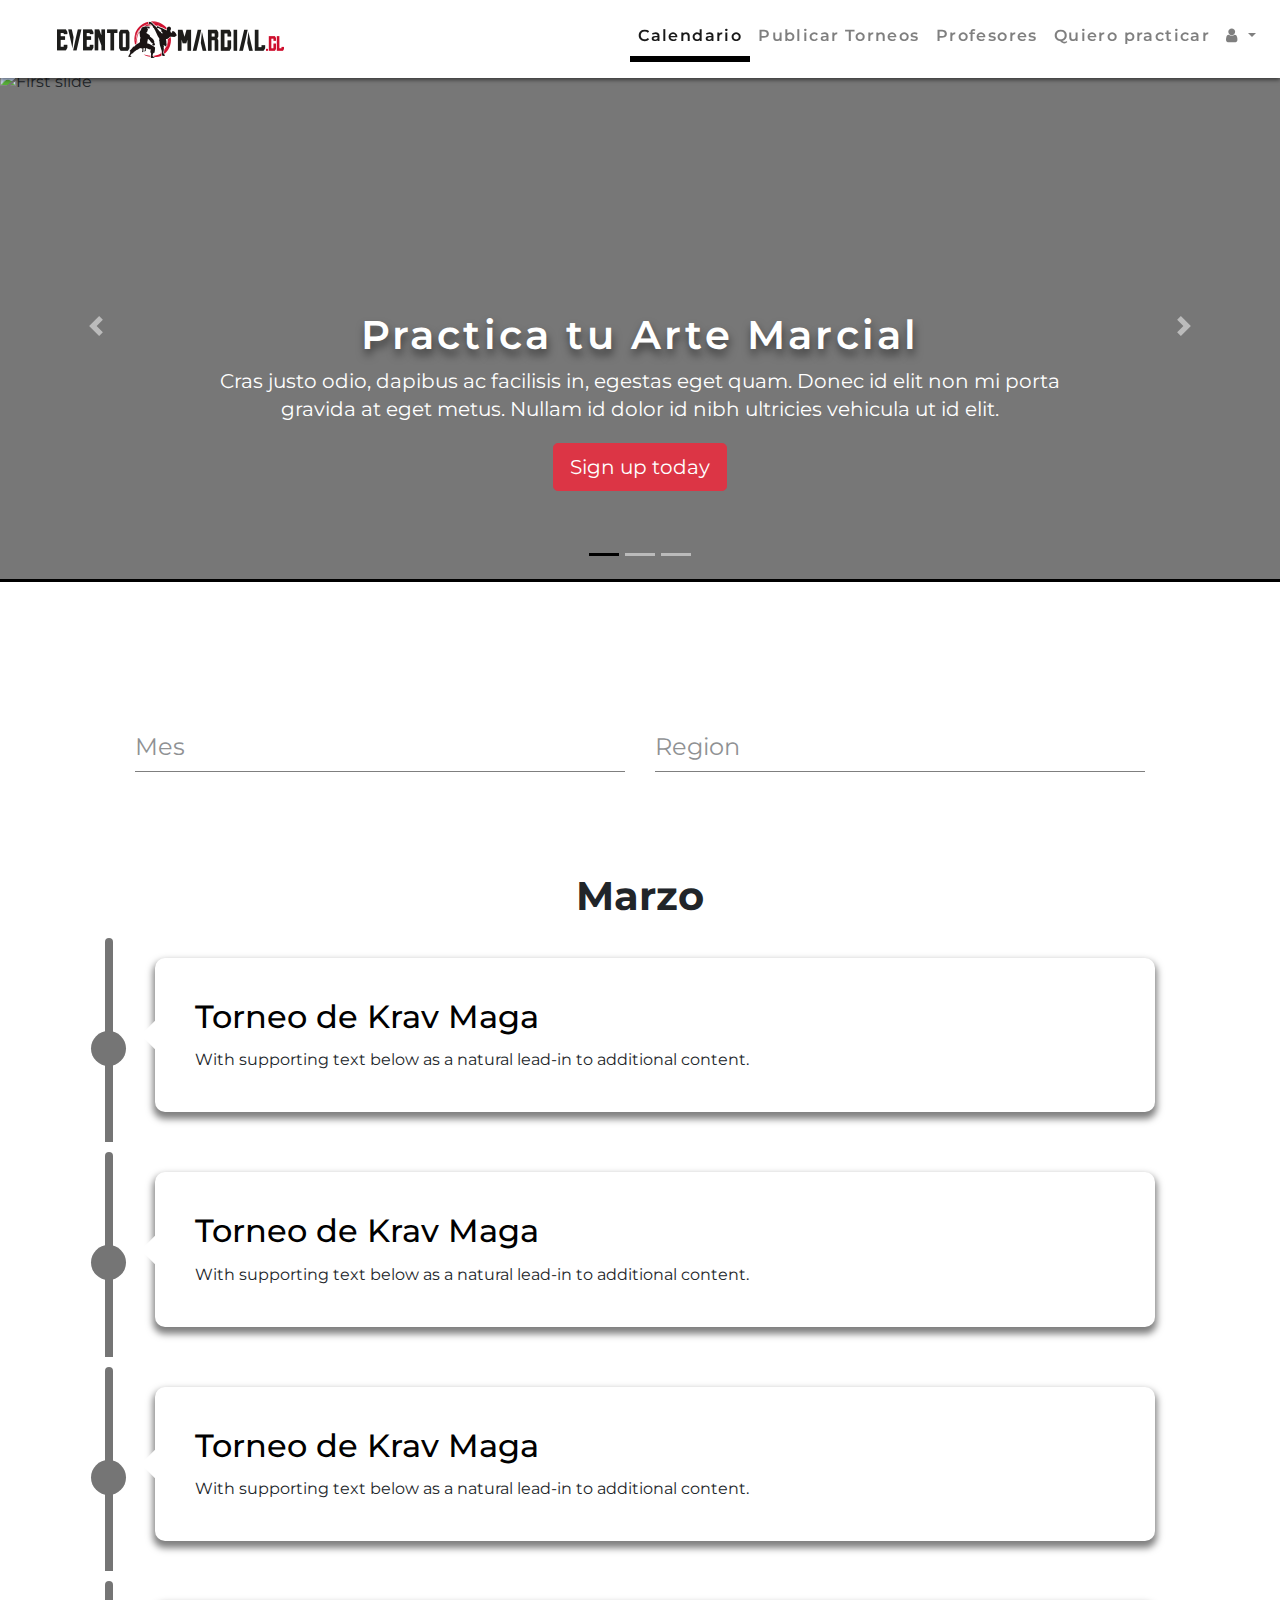
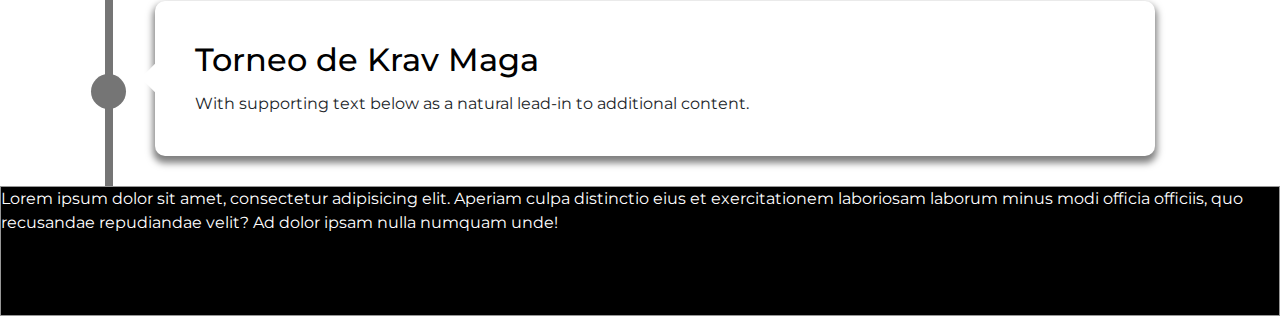
==== commit 5b901323: "cambios generales en Detalle Torneo y Comienzo de DetalleProfesores" ====
--- a/index.html
+++ b/index.html
@@ -121,7 +121,6 @@
                         <div class="inputBox ">
                             <div class="inputText">Mes </div>
                             <input type="text" name="" class="input">
-
                         </div>
                     </div>
 
@@ -264,61 +263,69 @@
 
 
 </div>
-    <!---modal -->
-    <div class="modal fade" id="exampleModal" tabindex="-1" role="dialog" aria-labelledby="exampleModalLabel" aria-hidden="true">
-        <div class="modal-dialog modal-lg" role="document">
-            <div class="modal-content">
-                <div class="modal-header">
-                    <h4 class="modal-title sm-6 offset-5" id="exampleModalLabel">Profesores</h4>
-                    <button type="button" class="close" data-dismiss="modal" aria-label="Close">
-                        <span aria-hidden="true">&times;</span>
-                    </button>
-                </div>
-                <div class="modal-body">
-                    <form class="form-horizontal">
-                        <div class="form-group">
-                            <input type="text" class="form-control" placeholder="Nombre">
-                        </div>
-                        <div class="form-group">
-                            <input type="text" class="form-control" placeholder="Rut">
-                        </div>
-                        <div class="form-group">
-                            <input type="text" class="form-control" placeholder="Edad">
-                        </div>
-                        <div class="form-group">
-                            <input type="text" class="form-control" placeholder="Ciudad">
-                        </div>
-                        <div class="form-group">
-                            <input type="text" class="form-control" placeholder="Comuna">
-                        </div>
-                        <div class="form-group">
-                            <input type="email" class="form-control" placeholder="Email">
-                        </div>
-                        <div class="form-group">
-                            <input type="text" class="form-control" placeholder="Telefono (Fijo o Movil)">
-                        </div>
-                        <div class="form-group">
-                            <input type="password" class="form-control" placeholder="Ingrese Contraseña">
-                        </div>
-                        <div class="form-group">
-                            <input type="password" class="form-control" placeholder="Repita la Contraseña">
-                        </div>
-                    </form>
-                </div>
-                <div class="modal-footer">
-                    <button type="button" class="btn btn-danger btn-lg btn-block">Enviar</button>
-                </div>
-            </div>
-        </div>
-    </div>
-    <!--- ModalEnd -->
+<!---modal -->
+<div class="modal fade" id="exampleModal" tabindex="-1" role="dialog" aria-labelledby="exampleModalLabel" aria-hidden="true">
+    <div class="modal-dialog modal-lg" role="document">
+        <div class="modal-content">
+            <div class="modal-header card-header">
+                <ul class="nav nav-tabs">
+                    <li><a href="#home" data-toggle="tab"><h4 class="Modal-title">Profesor</h4></a></li>
+                    <span class="co"></span>
+                    <li><a href="#profile" data-toggle="tab"><h4 class="Modal-title">Quieres Practicar</h4></a></li>
+                </ul>
+
+                <button type="button" class="close" data-dismiss="modal" aria-label="Close">
+                    <span aria-hidden="true">&times;</span>
+                </button>
+            </div>
+            <div class="modal-body">
+                <div class="card-body">
+
+                    <div id="myTabContent" class="tab-content">
+                        <div class="tab-pane active in" id="home">
+                            <form id="tab">
+                                <div class="form-group">
+                                <input type="text" placeholder="Nombre" class=" form-control form-control-lg">
+                                </div>
+                                <div class="form-group">
+                                <input type="text" placeholder="Rut" class="form-control form-control-lg">
+                                </div>
+                                <div class="form-group">
+                                <input type="text" value="Smith" class="form-control form-control-lg">
+                                </div>
+                                <div class="form-group">
+                                <input type="text" value="jsmith@yourcompany.com" class="form-control form-control-lg">
+                                </div>
+                                <div>
+
+                                </div>
+                            </form>
+                        </div>
+                        <div class="tab-pane fade" id="profile">
+                            <form id="tab2">
+                                <label>New Password</label>
+                                <input type="password" class="form-control input-xlarge">
+                                <div>
+                                </div>
+                            </form>
+                        </div>
+                    </div>
+            </div>
+            <div class="modal-footer">
+                <button type="button" class="btn btn-danger btn-lg btn-block">Enviar</button>
+            </div>
+        </div>
+    </div>
+</div>
+</div>
+
+<!--- ModalEnd -->
 
 <!---footer -->
-</div>
+
 <footer class="footer">
-    <p></p>Lorem ipsum dolor sit amet, consectetur adipisicing elit. At dolor eaque, ipsa quam quasi quo! At, beatae culpa dignissimos earum impedit minima nisi, nostrum nulla odio officiis provident quisquam, repellendus.
+    <p>Lorem ipsum dolor sit amet, consectetur adipisicing elit. Aperiam culpa distinctio eius et exercitationem laboriosam laborum minus modi officia officiis, quo recusandae repudiandae velit? Ad dolor ipsam nulla numquam unde!</p>
 </footer>
-
 
     <script src="https://code.jquery.com/jquery-3.2.1.slim.min.js" integrity="sha384-KJ3o2DKtIkvYIK3UENzmM7KCkRr/rE9/Qpg6aAZGJwFDMVNA/GpGFF93hXpG5KkN" crossorigin="anonymous"></script>
     <script src="https://cdnjs.cloudflare.com/ajax/libs/popper.js/1.12.9/umd/popper.min.js" integrity="sha384-ApNbgh9B+Y1QKtv3Rn7W3mgPxhU9K/ScQsAP7hUibX39j7fakFPskvXusvfa0b4Q" crossorigin="anonymous"></script>
--- a/style.css
+++ b/style.css
@@ -150,4 +150,56 @@
 }
 .active li.active > a:hover {
     border-bottom: 3px solid grey;
+}
+.nan > .nav-tabs{
+    text-decoration: none;
+}
+
+.Modal-title{
+    padding-right: 40px;
+}
+.imagen-bg{
+    position: relative;
+    z-index: 1;
+}
+.container-fluid > .overlay-imagen-bg{
+    position: fixed;
+    min-height: 20%;
+    top: 0;
+    left:0;
+    bottom:0;
+    right: 0;
+}
+.overlay-imagen-bg{
+    height: 485px;
+    width: 80%;
+    position: absolute;
+    left: 5%;
+    top: 10%;
+    bottom: 0;
+    overflow-y: scroll;
+    z-index: 9;
+    background-color: black;
+    opacity: 0.75;
+
+
+}
+.overlay-imagen-bg @media (max-width: 950px ) {
+    height: 400px;
+}
+
+.title-overlay-imagen-bg{
+    position: absolute;
+    z-index: 10;
+    display: flex;
+    color: #ffffff;
+    padding: 100px 60px;
+}
+.lineas_derechas{
+    border-right: #000000  1px solid;
+    max-height: 100%;
+
+}
+#detalles-torneos{
+    padding-bottom: 50px;
 }